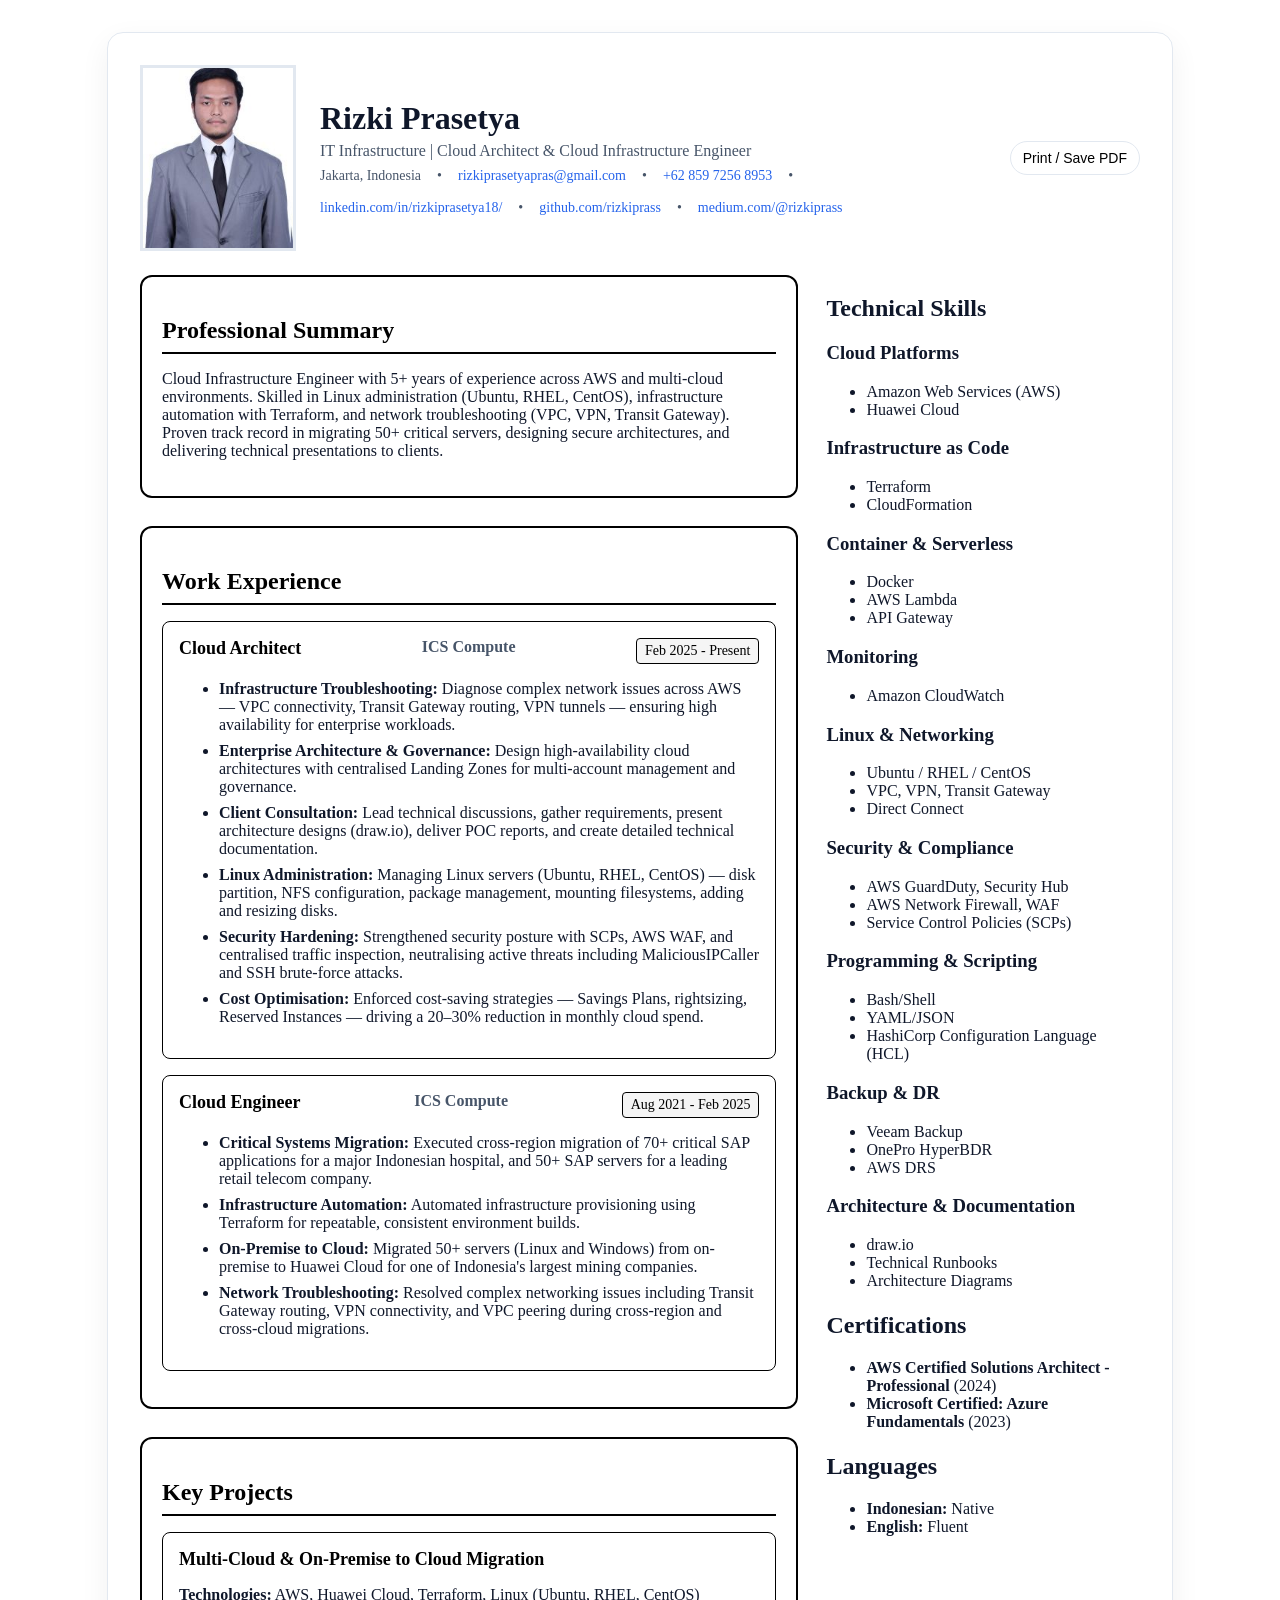
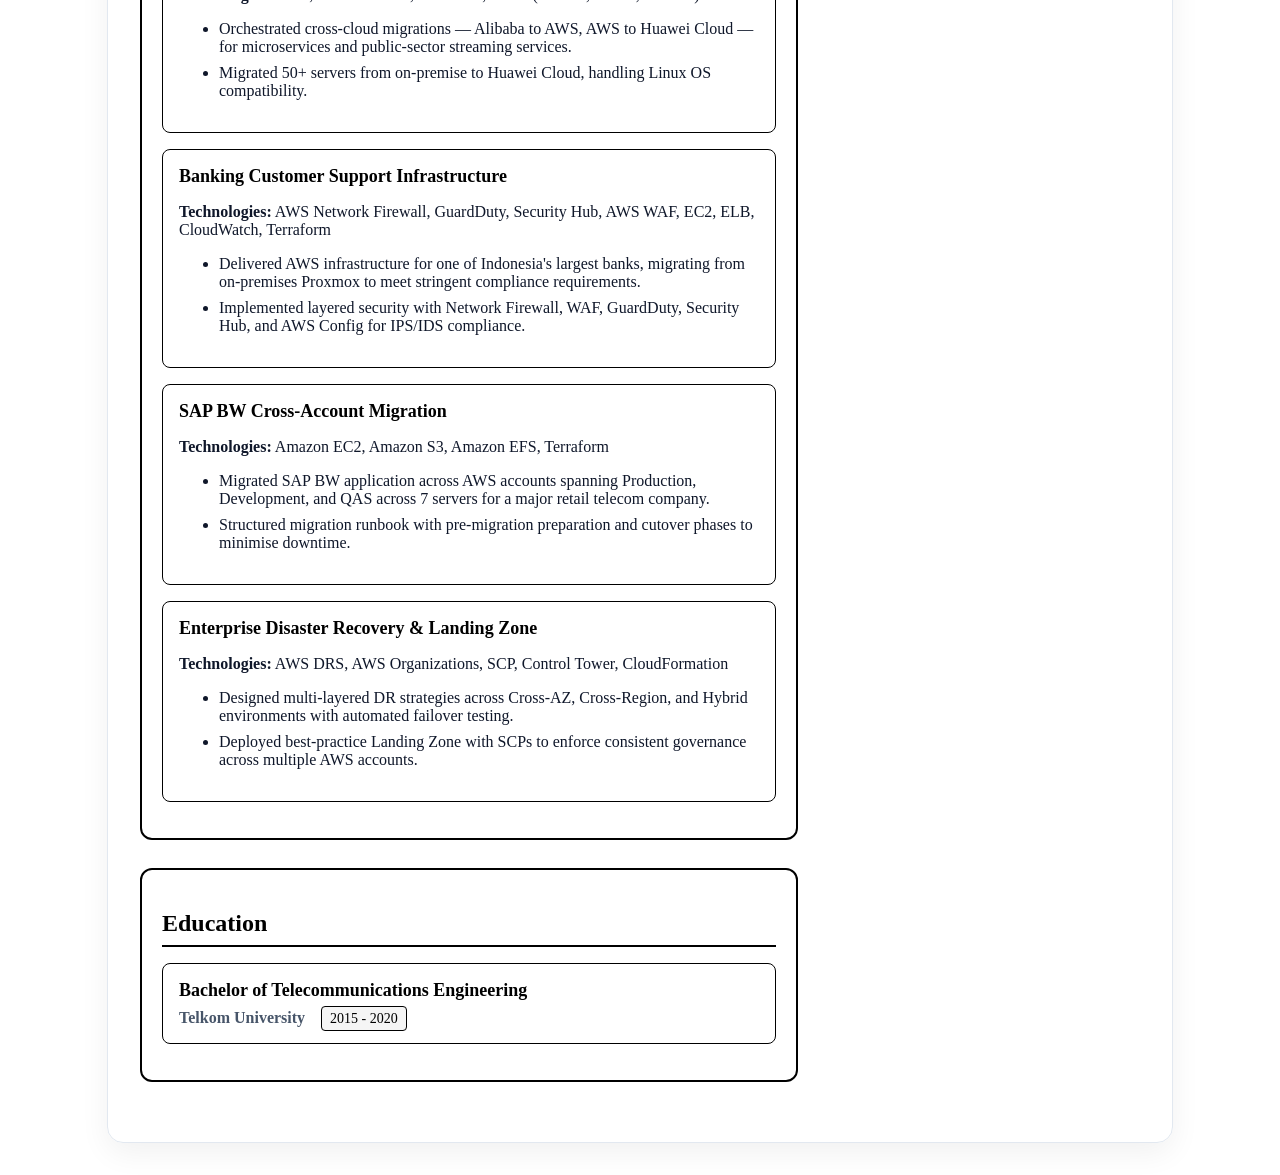
==== index-short.html @ 8e987417 "add: short 3-page resume version" ====
<!DOCTYPE html>
<html lang="en">

<head>
  <meta charset="utf-8" />
  <meta name="viewport" content="width=device-width, initial-scale=1" />
  <title>Rizki Prasetya — Resume (Short)</title>
  <link rel="stylesheet" href="style.css" />
</head>

<body>
  <div class="page">
    <header>
      <img src="profile-photo.jpg" alt="Rizki Prasetya" class="avatar" />
      <div class="title">
        <h1>Rizki Prasetya</h1>
        <p class="role">IT Infrastructure | Cloud Architect & Cloud Infrastructure Engineer</p>
        <div class="contact">
          <span>Jakarta, Indonesia</span>
          <span>•</span>
          <a href="mailto:rizkiprasetyapras@gmail.com">rizkiprasetyapras@gmail.com</a>
          <span>•</span>
          <a href="tel:+628****8953">+62 859 7256 8953</a>
          <span>•</span>
          <a href="https://www.linkedin.com/in/rizkiprasetya18/" target="_blank"
            rel="noreferrer">linkedin.com/in/rizkiprasetya18/</a>
          <span>•</span>
          <a href="https://github.com/rizkiprass" target="_blank" rel="noreferrer">github.com/rizkiprass</a>
          <span>•</span>
          <a href="https://medium.com/@rizkiprass" target="_blank" rel="noreferrer">medium.com/@rizkiprass</a>
        </div>
      </div>
      <div class="toolbar">
        <button class="btn" onclick="window.print()">Print / Save PDF</button>
      </div>
    </header>

    <div class="grid">
      <!-- MAIN COLUMN -->
      <main>
        <!-- RINGKASAN -->
        <section class="summary">
          <h2>Professional Summary</h2>
          <p>Cloud Infrastructure Engineer with 5+ years of experience across AWS and multi-cloud environments. Skilled
            in Linux administration (Ubuntu, RHEL, CentOS), infrastructure automation with Terraform, and network
            troubleshooting (VPC, VPN, Transit Gateway). Proven track record in migrating 50+ critical servers,
            designing secure architectures, and delivering technical presentations to clients.</p>
        </section>

        <!-- PENGALAMAN KERJA -->
        <section class="experience">
          <h2>Work Experience</h2>

          <div class="job">
            <div class="job-header">
              <h3>Cloud Architect</h3>
              <span class="company">ICS Compute</span>
              <span class="period">Feb 2025 - Present</span>
            </div>
            <ul>
              <li><strong>Infrastructure Troubleshooting:</strong> Diagnose complex network issues across AWS — VPC
                connectivity, Transit Gateway routing, VPN tunnels — ensuring high availability for enterprise workloads.
              </li>
              <li><strong>Enterprise Architecture & Governance:</strong> Design high-availability cloud architectures
                with centralised Landing Zones for multi-account management and governance.</li>
              <li><strong>Client Consultation:</strong> Lead technical discussions, gather requirements, present
                architecture designs (draw.io), deliver POC reports, and create detailed technical documentation.</li>
              <li><strong>Linux Administration:</strong> Managing Linux servers (Ubuntu, RHEL, CentOS) — disk partition,
                NFS configuration, package management, mounting filesystems, adding and resizing disks.</li>
              <li><strong>Security Hardening:</strong> Strengthened security posture with SCPs, AWS WAF, and centralised
                traffic inspection, neutralising active threats including MaliciousIPCaller and SSH brute-force attacks.
              </li>
              <li><strong>Cost Optimisation:</strong> Enforced cost-saving strategies — Savings Plans, rightsizing,
                Reserved Instances — driving a 20–30% reduction in monthly cloud spend.</li>
            </ul>
          </div>

          <div class="job">
            <div class="job-header">
              <h3>Cloud Engineer</h3>
              <span class="company">ICS Compute</span>
              <span class="period">Aug 2021 - Feb 2025</span>
            </div>
            <ul>
              <li><strong>Critical Systems Migration:</strong> Executed cross-region migration of 70+ critical SAP
                applications for a major Indonesian hospital, and 50+ SAP servers for a leading retail telecom company.
              </li>
              <li><strong>Infrastructure Automation:</strong> Automated infrastructure provisioning using Terraform for
                repeatable, consistent environment builds.</li>
              <li><strong>On-Premise to Cloud:</strong> Migrated 50+ servers (Linux and Windows) from on-premise to
                Huawei Cloud for one of Indonesia's largest mining companies.</li>
              <li><strong>Network Troubleshooting:</strong> Resolved complex networking issues including Transit Gateway
                routing, VPN connectivity, and VPC peering during cross-region and cross-cloud migrations.</li>
            </ul>
          </div>
        </section>

        <!-- PROYEK UTAMA -->
        <section class="projects">
          <h2>Key Projects</h2>

          <div class="project">
            <h3>Multi-Cloud & On-Premise to Cloud Migration</h3>
            <p><strong>Technologies:</strong> AWS, Huawei Cloud, Terraform, Linux (Ubuntu, RHEL, CentOS)</p>
            <ul>
              <li>Orchestrated cross-cloud migrations — Alibaba to AWS, AWS to Huawei Cloud — for microservices and
                public-sector streaming services.</li>
              <li>Migrated 50+ servers from on-premise to Huawei Cloud, handling Linux OS compatibility.</li>
            </ul>
          </div>

          <div class="project">
            <h3>Banking Customer Support Infrastructure</h3>
            <p><strong>Technologies:</strong> AWS Network Firewall, GuardDuty, Security Hub, AWS WAF, EC2, ELB,
              CloudWatch, Terraform</p>
            <ul>
              <li>Delivered AWS infrastructure for one of Indonesia's largest banks, migrating from on-premises Proxmox
                to meet stringent compliance requirements.</li>
              <li>Implemented layered security with Network Firewall, WAF, GuardDuty, Security Hub, and AWS Config for
                IPS/IDS compliance.</li>
            </ul>
          </div>

          <div class="project">
            <h3>SAP BW Cross-Account Migration</h3>
            <p><strong>Technologies:</strong> Amazon EC2, Amazon S3, Amazon EFS, Terraform</p>
            <ul>
              <li>Migrated SAP BW application across AWS accounts spanning Production, Development, and QAS across 7
                servers for a major retail telecom company.</li>
              <li>Structured migration runbook with pre-migration preparation and cutover phases to minimise downtime.
              </li>
            </ul>
          </div>

          <div class="project">
            <h3>Enterprise Disaster Recovery & Landing Zone</h3>
            <p><strong>Technologies:</strong> AWS DRS, AWS Organizations, SCP, Control Tower, CloudFormation</p>
            <ul>
              <li>Designed multi-layered DR strategies across Cross-AZ, Cross-Region, and Hybrid environments with
                automated failover testing.</li>
              <li>Deployed best-practice Landing Zone with SCPs to enforce consistent governance across multiple AWS
                accounts.</li>
            </ul>
          </div>
        </section>

        <!-- PENDIDIKAN -->
        <section class="education">
          <h2>Education</h2>

          <div class="degree">
            <h3>Bachelor of Telecommunications Engineering</h3>
            <span class="school">Telkom University</span>
            <span class="period">2015 - 2020</span>
          </div>
        </section>
      </main>

      <!-- SIDEBAR -->
      <aside>
        <!-- KEAHLIAN TEKNIS -->
        <section class="skills">
          <h2>Technical Skills</h2>

          <div class="skill-category">
            <h3>Cloud Platforms</h3>
            <ul>
              <li>Amazon Web Services (AWS)</li>
              <li>Huawei Cloud</li>
            </ul>
          </div>

          <div class="skill-category">
            <h3>Infrastructure as Code</h3>
            <ul>
              <li>Terraform</li>
              <li>CloudFormation</li>
            </ul>
          </div>

          <div class="skill-category">
            <h3>Container & Serverless</h3>
            <ul>
              <li>Docker</li>
              <li>AWS Lambda</li>
              <li>API Gateway</li>
            </ul>
          </div>

          <div class="skill-category">
            <h3>Monitoring</h3>
            <ul>
              <li>Amazon CloudWatch</li>
            </ul>
          </div>

          <div class="skill-category">
            <h3>Linux & Networking</h3>
            <ul>
              <li>Ubuntu / RHEL / CentOS</li>
              <li>VPC, VPN, Transit Gateway</li>
              <li>Direct Connect</li>
            </ul>
          </div>

          <div class="skill-category">
            <h3>Security & Compliance</h3>
            <ul>
              <li>AWS GuardDuty, Security Hub</li>
              <li>AWS Network Firewall, WAF</li>
              <li>Service Control Policies (SCPs)</li>
            </ul>
          </div>

          <div class="skill-category">
            <h3>Programming & Scripting</h3>
            <ul>
              <li>Bash/Shell</li>
              <li>YAML/JSON</li>
              <li>HashiCorp Configuration Language (HCL)</li>
            </ul>
          </div>

          <div class="skill-category">
            <h3>Backup & DR</h3>
            <ul>
              <li>Veeam Backup</li>
              <li>OnePro HyperBDR</li>
              <li>AWS DRS</li>
            </ul>
          </div>

          <div class="skill-category">
            <h3>Architecture & Documentation</h3>
            <ul>
              <li>draw.io</li>
              <li>Technical Runbooks</li>
              <li>Architecture Diagrams</li>
            </ul>
          </div>
        </section>

        <!-- SERTIFIKASI -->
        <section class="certifications">
          <h2>Certifications</h2>
          <ul>
            <li><strong>AWS Certified Solutions Architect - Professional</strong> (2024)</li>
            <li><strong>Microsoft Certified: Azure Fundamentals</strong> (2023)</li>
          </ul>
        </section>

        <!-- BAHASA -->
        <section class="languages">
          <h2>Languages</h2>
          <ul>
            <li><strong>Indonesian:</strong> Native</li>
            <li><strong>English:</strong> Fluent</li>
          </ul>
        </section>

      </aside>
    </div>
  </div>
</body>

</html>
---- style.css ----
:root {
  --ink: #0f172a;
  --muted: #475569;
  --light: #e2e8f0;
  --accent: #2563eb;
}

html,
body {
  margin: 0;
  padding: 0;
  font-family: "Times New Roman", Times, "Liberation Serif", Georgia, serif;
  color: var(--ink);
  background: #fff;
}

.page {
  max-width: 1000px;
  margin: 32px auto;
  padding: 32px;
  box-shadow: 0 10px 30px rgba(2, 6, 23, .06);
  border: 1px solid var(--light);
  border-radius: 16px
}

/* Header */
header {
  display: flex;
  gap: 24px;
  align-items: center;
  flex-wrap: wrap
}

.avatar {
  width: 150px;
  height: 180px;
  border-radius: 0;
  object-fit: cover;
  border: 3px solid #e2e8f0
}

.title {
  flex: 1
}

h1 {
  font-size: 32px;
  line-height: 1.15;
  margin: 0 0 6px 0
}

.role {
  font-size: 16px;
  color: var(--muted);
  margin: 0
}

.contact {
  display: flex;
  gap: 16px;
  flex-wrap: wrap;
  margin-top: 8px;
  color: var(--muted);
  font-size: 14px
}

.contact a {
  color: var(--accent);
  text-decoration: none
}

.toolbar {
  margin-left: auto;
  display: flex;
  gap: 8px
}

.btn {
  border: 1px solid var(--light);
  padding: 8px 12px;
  border-radius: 999px;
  background: #fff;
  font-size: 14px;
  cursor: pointer
}

.btn:hover {
  border-color: #cbd5e1
}

/* Layout */
.grid {
  display: grid;
  grid-template-columns: 2.1fr 1fr;
  gap: 28px;
  margin-top: 24px
}

/* Mobile Responsive */
@media (max-width:900px) {
  .grid {
    grid-template-columns: 1fr
  }

  .page {
    margin: 16px;
    padding: 16px
  }

  header {
    flex-direction: column;
    text-align: center;
    gap: 16px
  }

  .avatar {
    width: 120px;
    height: 144px;
    margin: 0 auto
  }

  .title {
    text-align: center
  }

  h1 {
    font-size: 24px
  }

  .contact {
    justify-content: center;
    gap: 8px;
    font-size: 12px
  }

  .toolbar {
    margin: 0;
    justify-content: center
  }

  .job-header {
    flex-direction: column;
    gap: 4px
  }

  .period {
    align-self: flex-start
  }
}

section {
  margin-bottom: 22px
}

.sec-title {
  font-size: 13px;
  letter-spacing: .12em;
  text-transform: uppercase;
  color: var(--muted);
  margin: 0 0 10px 0
}

/* Timeline */
.item {
  display: grid;
  grid-template-columns: auto 1fr;
  gap: 8px 16px;
  padding: 14px 0;
  border-top: 1px solid #f1f5f9
}

.item:first-child {
  border-top: none
}

.item .period {
  font-size: 12px;
  color: var(--muted);
  white-space: nowrap
}

.item h3 {
  font-size: 16px;
  margin: 0
}

.item .meta {
  font-size: 14px;
  color: var(--muted);
  margin-top: 2px
}

.item ul {
  margin: 8px 0 0 18px;
  padding: 0
}

.item li {
  margin: 6px 0
}

/* Job list items spacing */
.job ul li,
.project ul li {
  margin-bottom: 8px;
}

.job ul li:last-child,
.project ul li:last-child {
  margin-bottom: 0;
}

/* Pills */
.pills {
  display: flex;
  flex-wrap: wrap;
  gap: 8px
}

.pill {
  border: 1px solid var(--light);
  padding: 6px 10px;
  border-radius: 999px;
  font-size: 13px
}

/* Cards */
.card {
  border: 1px solid var(--light);
  border-radius: 14px;
  padding: 14px
}

.card+.card {
  margin-top: 10px
}

/* Section Styling - Monokrom */
.experience,
.projects,
.education,
.summary {
  border: 2px solid #000;
  border-radius: 12px;
  padding: 20px;
  background: #fff;
  margin-bottom: 28px;
}

/* Section Headers - Hitam dengan underline */
.experience h2,
.projects h2,
.education h2,
.summary h2 {
  color: #000;
  border-bottom: 2px solid #000;
  padding-bottom: 8px;
  margin-bottom: 16px;
  font-weight: 700;
}

/* Job, Project, Education items styling */
.job,
.project,
.degree {
  background: #fff;
  border: 1px solid #000;
  border-radius: 8px;
  padding: 16px;
  margin-bottom: 16px;
}

.job-header {
  display: flex;
  justify-content: space-between;
  align-items: flex-start;
  flex-wrap: wrap;
  gap: 8px;
  margin-bottom: 12px;
}

.job-header h3,
.project h3,
.degree h3 {
  color: #000;
  margin: 0;
  font-size: 18px;
  font-weight: 600;
}

.project h3,
.degree h3 {
  margin-bottom: 8px;
}

.company,
.school {
  font-weight: 600;
  color: var(--muted);
}

.school {
  margin-right: 12px;
}

.period {
  font-size: 14px;
  color: #000;
  background: #f5f5f5;
  padding: 4px 8px;
  border-radius: 4px;
  border: 1px solid #000;
}

/* Footer */
footer {
  margin-top: 18px;
  font-size: 12px;
  color: var(--muted)
}

/* Mobile specific adjustments */
@media (max-width:600px) {
  .contact {
    flex-direction: column;
    gap: 4px;
    align-items: center
  }

  .contact span {
    display: none
  }

  .experience,
  .projects,
  .education,
  .summary {
    padding: 12px;
    margin-bottom: 16px
  }

  .job,
  .project,
  .degree {
    padding: 12px
  }

  h1 {
    font-size: 20px
  }

  .role {
    font-size: 14px
  }
}

/* Print */
@media print {
  .page {
    box-shadow: none;
    border: none;
    margin: 0;
    padding: 0
  }

  .toolbar {
    display: none
  }

  a {
    color: inherit;
    text-decoration: none
  }

  /* Monokrom untuk print */
  .experience,
  .projects,
  .education,
  .summary {
    border: 1px solid #000;
    background: #fff;
  }

  .job,
  .project,
  .degree {
    border: 1px solid #000;
  }
}
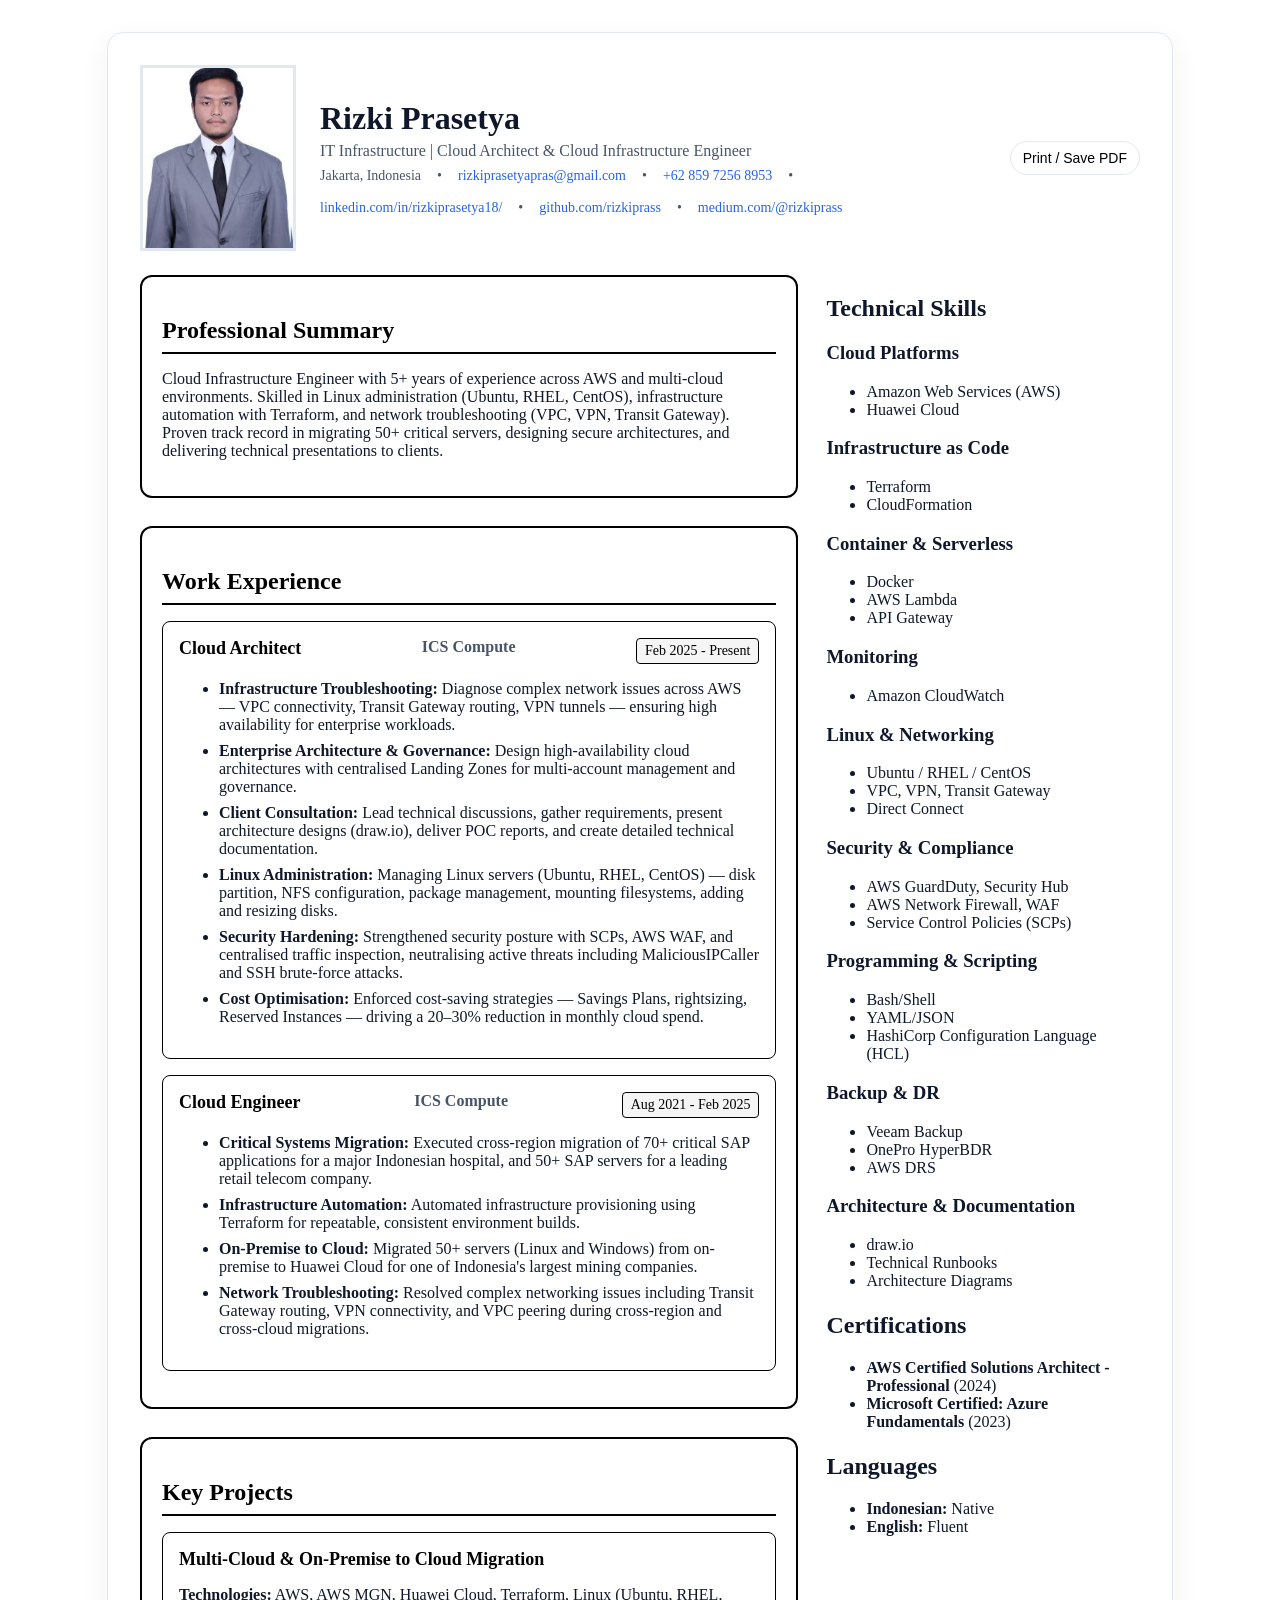
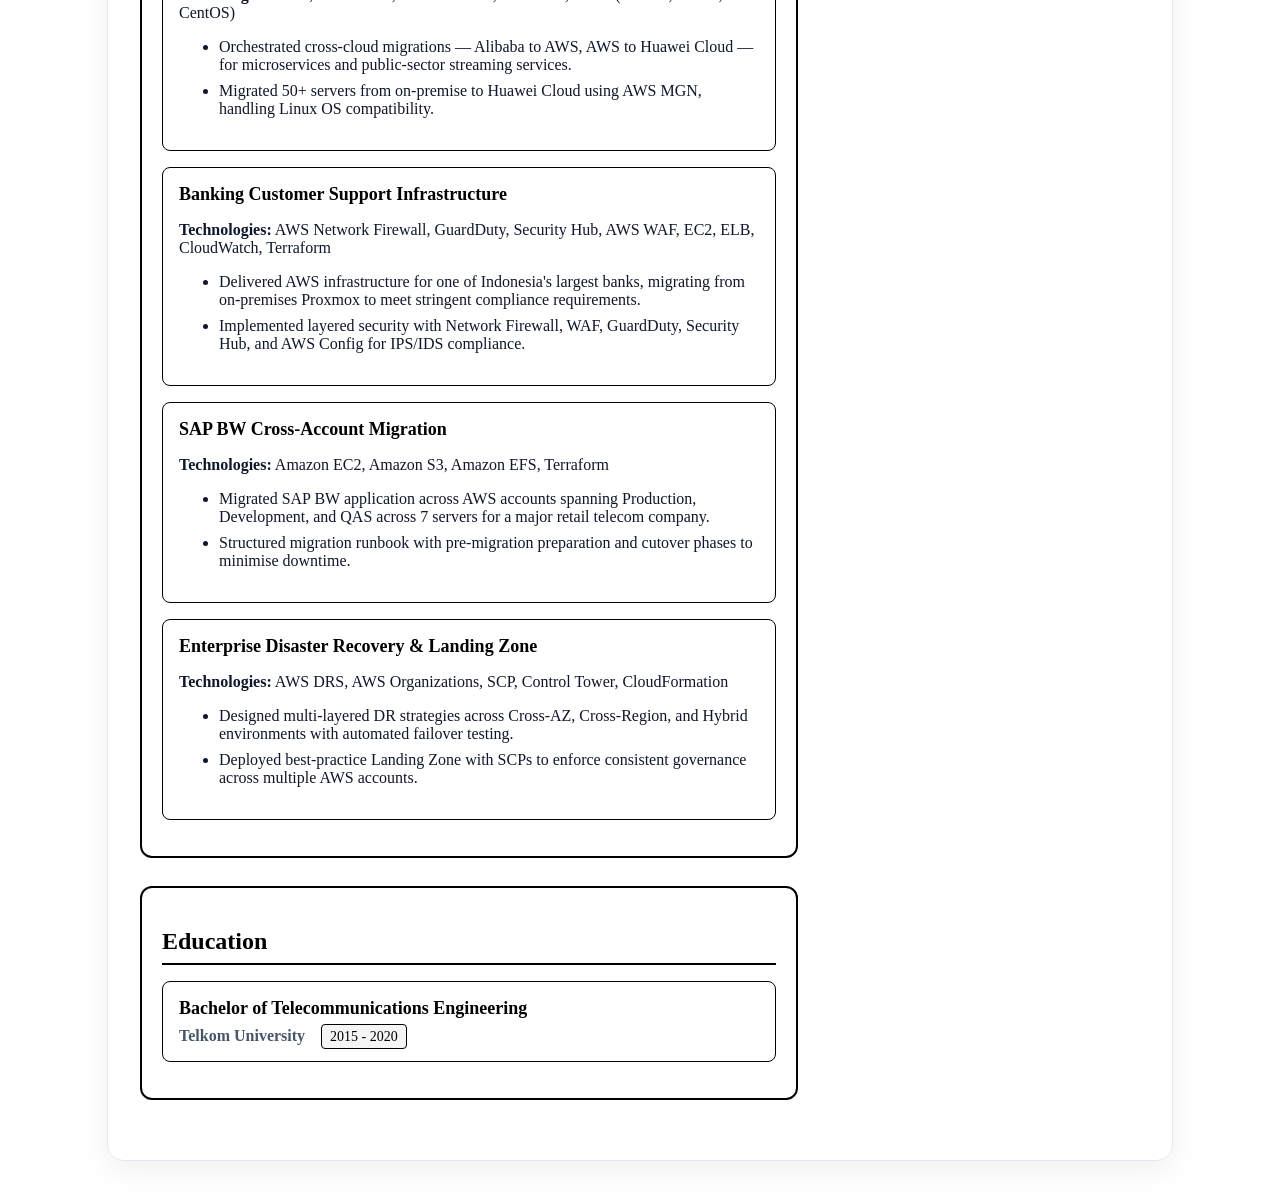
==== commit c72714c5: "add AWS MGN to migration technologies" ====
--- a/index-short.html
+++ b/index-short.html
@@ -101,11 +101,11 @@
 
           <div class="project">
             <h3>Multi-Cloud & On-Premise to Cloud Migration</h3>
-            <p><strong>Technologies:</strong> AWS, Huawei Cloud, Terraform, Linux (Ubuntu, RHEL, CentOS)</p>
+            <p><strong>Technologies:</strong> AWS, AWS MGN, Huawei Cloud, Terraform, Linux (Ubuntu, RHEL, CentOS)</p>
             <ul>
               <li>Orchestrated cross-cloud migrations — Alibaba to AWS, AWS to Huawei Cloud — for microservices and
                 public-sector streaming services.</li>
-              <li>Migrated 50+ servers from on-premise to Huawei Cloud, handling Linux OS compatibility.</li>
+              <li>Migrated 50+ servers from on-premise to Huawei Cloud using AWS MGN, handling Linux OS compatibility.</li>
             </ul>
           </div>
 
